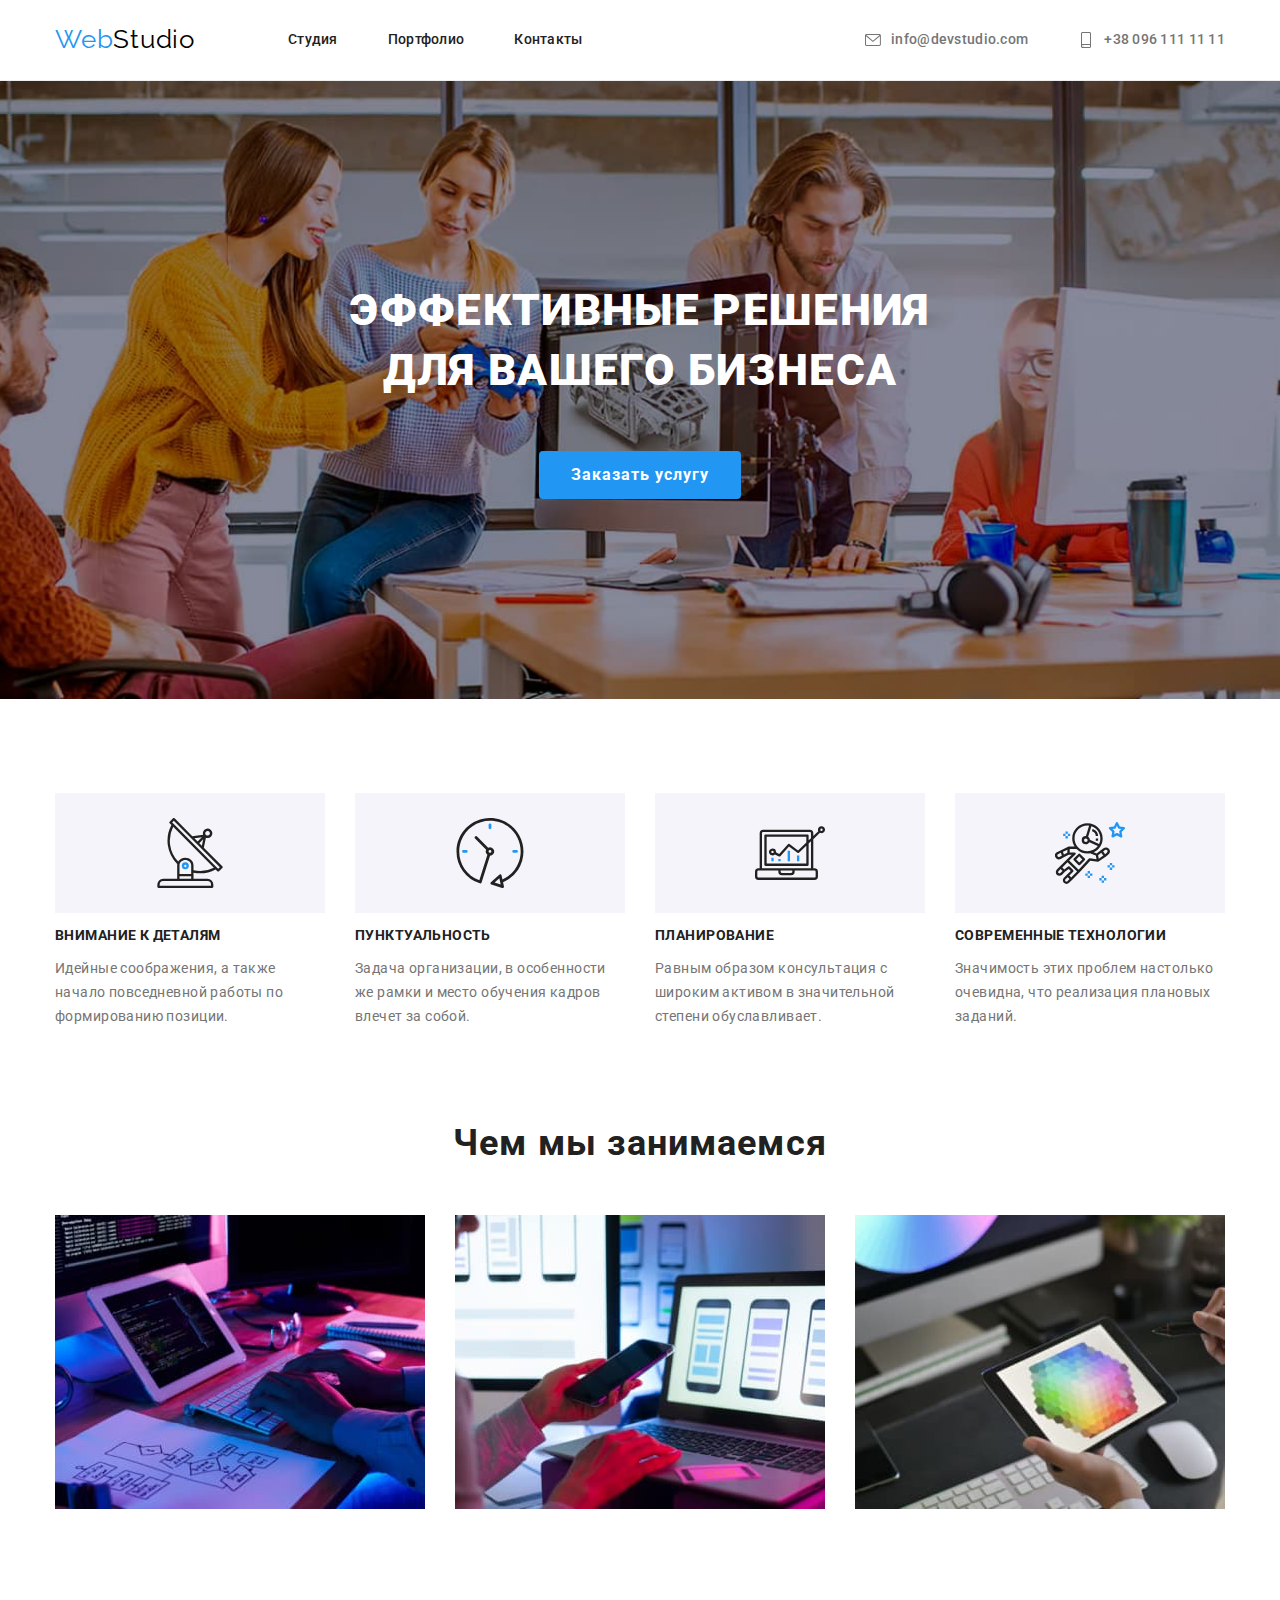
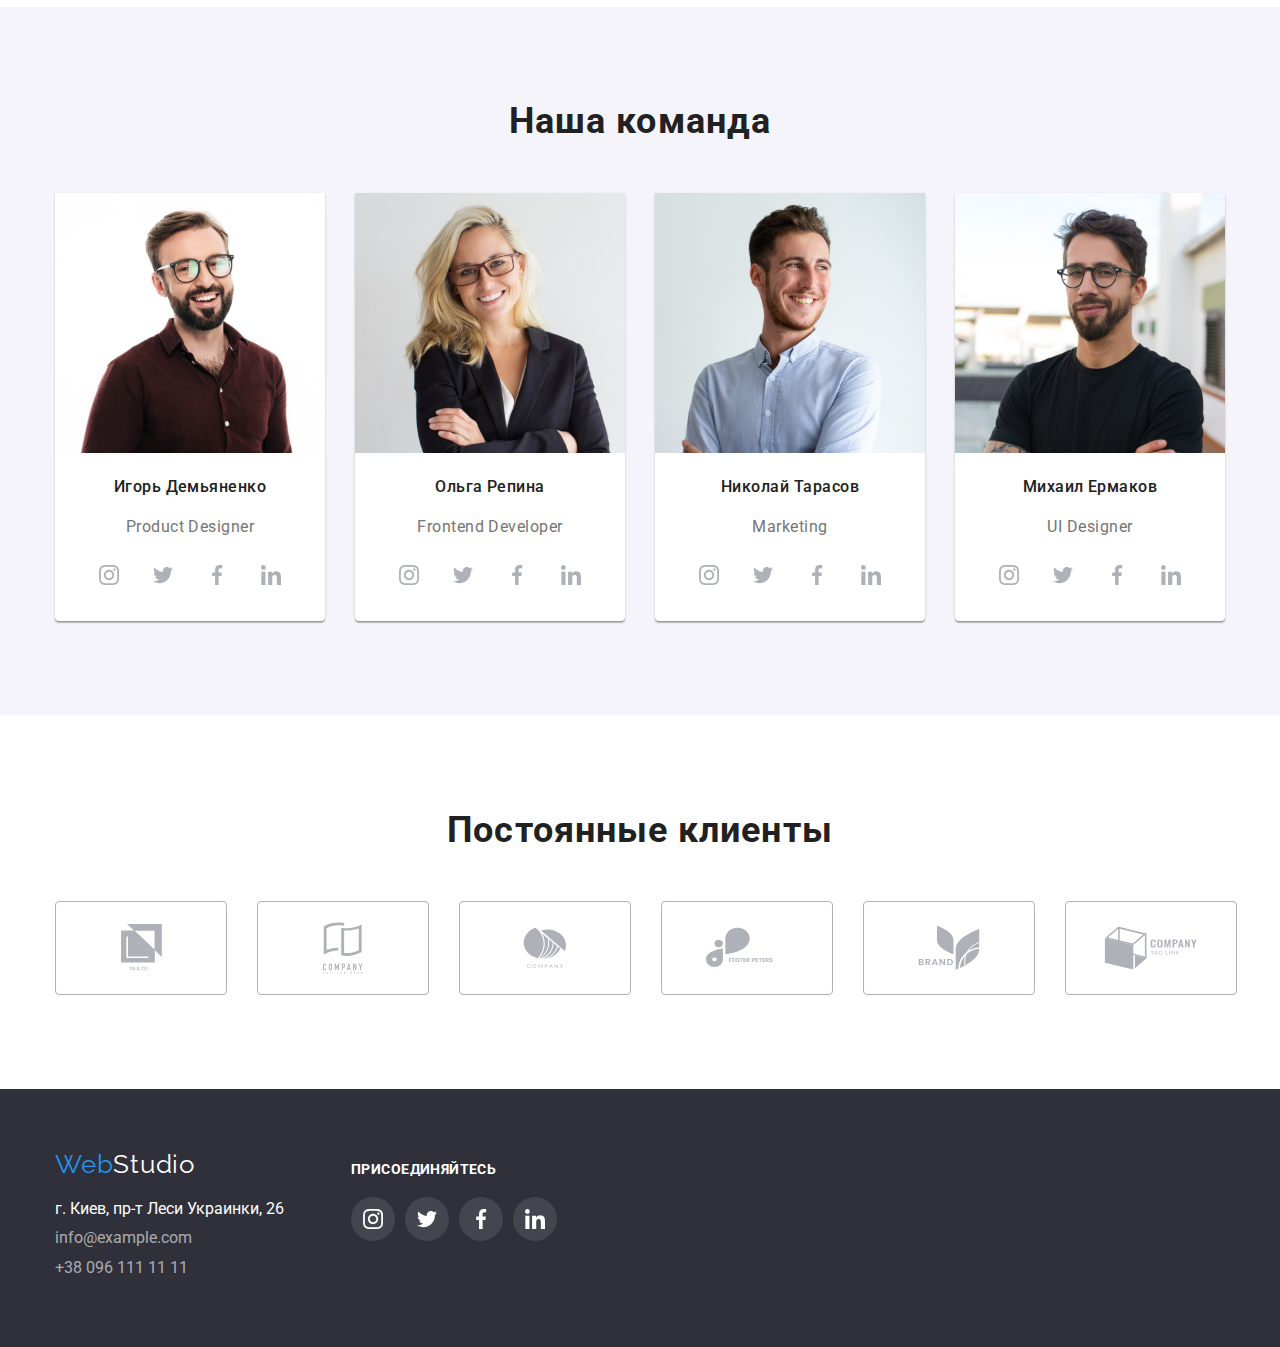
==== index.html @ d3522e0f "Initial commit" ====
<!DOCTYPE html>
<html lang="ru">
<head>
    <meta charset="UTF-8">
    <meta http-equiv="X-UA-Compatible" content="IE=edge">
    <meta name="viewport" content="width=device-width, initial-scale=1.0">
    <title>Document</title>
    <link rel="preconnect" href="https://fonts.googleapis.com">
    <link rel="preconnect" href="https://fonts.gstatic.com" crossorigin>
    <link href="https://fonts.googleapis.com/css2?family=Raleway:wght@700&family=Roboto:wght@400;500;700;900&display=swap" rel="stylesheet">
    <link rel="stylesheet" type="text/css" href="./css/normalize.css" />
    <link rel="stylesheet" href="./css/styles.css">
</head>

<body class="page">
    
    <!-- Хедер -->
    <header class="page-header">
        <div  class="container">
            <nav class="navigation">
                <a href="./index.html" class="logo"><span class="logo-two">Web</span>Studio</a>
                <ul class="site-nav list">
                    <li class="item"><a href="./index.html" class="link">Студия</a></li>
                    <li class="item"><a href="./portfolio.html" class="link">Портфолио</a></li>
                    <li class="item"><a href="" class="link">Контакты</a></li>
                </ul>
            </nav>  
            <ul class="auth-nav list">
                <li><a class="mail" href="mailto:info@devstudio.com">
                    <svg class="contact-icon">
                        <use href="./images/sprite.svg#icon-envelope"></use>
                    </svg>
                    info@devstudio.com
                    </a>
                </li>
                <li><a class="tel" href="tel:+380961111111">
                    <svg class="contact-icon">
                        <use href="./images/sprite.svg#icon-smartphone"></use>
                    </svg>
                    +38 096 111 11 11
                    </a>
                </li>
            </ul>
        </div>
    </header>

    <main>

    <!-- Герой -->
        <section class="hero">
            <h1 class="title">Эффективные решения</br>
                 для вашего бизнеса</h1>
            <button type="button" class="button-order">Заказать услугу</button>
        </section>
    
    <!-- Внимание к деталям и тд -->
        <section class="work">
            <div class="container">
                <ul class="work-card list">
                    <li>
                        <h3 class="title-work">Внимание к деталям</h3>
                        <p class="par">
                            Идейные соображения, а также начало повседневной работы по формированию позиции.
                        </p>
                    </li>
                    <li>
                        <h3 class="title-work">Пунктуальность</h3>
                        <p class="par">
                            Задача организации, в особенности же рамки и место обучения кадров влечет за собой.
                        </p>   
                    </li>
                    <li>
                        <h3 class="title-work">Планирование</h3>
                        <p class="par">
                            Равным образом консультация с широким активом в значительной степени обуславливает.
                        </p>    
                    </li>
                    <li>
                        <h3 class="title-work">Современные технологии</h3>
                        <p class="par">
                            Значимость этих проблем настолько очевидна, что реализация плановых заданий.
                        </p>    
                    </li>
                </ul>
            </div>
        </section>
    
    <!-- Чем мы занимаемся -->
        <section class="our-work">
            <div class="container">
                <h2 class="title">Чем мы занимаемся</h2>
                <ul class="img-work list">
                    <li class="img-card"><img src="./images/computer.jpg" alt="человек использует компьютер" width="370"></li>
                    <li class="img-card"><img src="./images/telefone.jpg" alt="человек держит телефон" width="370"></li>
                    <li class="img-card"><img src="./images/tablet.jpg" alt="человек держит планшет" width="370"></li>
                </ul>
            </div>
        </section>

    <!-- Команда -->
        <section class="team">
            <div class="container">
                <h2 class="title">Наша команда</h2>
                <ul class="our-team list">
                    <li class="our-team-card">
                        <img src="./images/1.jpg" alt="Игорь Демьяненко" width="270">
                        <h3 class="title-cardd">Игорь Демьяненко</h3>
                        <p class="par-card">Product Designer</p>
                        <ul class="team-social list">
                            <li class="team-link">
                                <a href="" class="link-link">
                                    <svg class="link-icon" width="20px" height="20px">
                                        <use href="./images/sprite.svg#icon-instagram"></use>
                                    </svg>
                                </a>
                            </li>
                            <li class="team-link">
                                <a href="" class="link-link">
                                    <svg class="link-icon" width="20px" height="20px">
                                        <use href="./images/sprite.svg#icon-twitter"></use>
                                    </svg>
                                </a>
                            </li>
                            <li class="team-link">
                                <a href="" class="link-link">
                                    <svg class="link-icon" width="20px" height="20px">
                                        <use href="./images/sprite.svg#icon-facebook"></use>
                                    </svg>
                                </a>
                            </li>
                            <li class="team-link">
                                <a href="" class="link-link">
                                    <svg class="link-icon" width="20px" height="20px">
                                        <use href="./images/sprite.svg#icon-linkedin"></use>
                                    </svg>
                                </a>
                            </li>
                        </ul>
                    </li >
                    <li class="our-team-card">
                        <img src="./images/2.jpg" alt="Ольга Репина" width="270">
                        <h3 class="title-cardd">Ольга Репина</h3>
                        <p class="par-card">Frontend Developer</p>
                        <ul class="team-social list">
                            <li class="team-link">
                                <a href="" class="link-link">
                                    <svg class="link-icon" width="20px" height="20px">
                                        <use href="./images/sprite.svg#icon-instagram"></use>
                                    </svg>
                                </a>
                            </li>
                            <li class="team-link">
                                <a href="" class="link-link">
                                    <svg class="link-icon" width="20px" height="20px">
                                        <use href="./images/sprite.svg#icon-twitter"></use>
                                    </svg>
                                </a>
                            </li>
                            <li class="team-link">
                                <a href="" class="link-link">
                                    <svg class="link-icon" width="20px" height="20px">
                                        <use href="./images/sprite.svg#icon-facebook"></use>
                                    </svg>
                                </a>
                            </li>
                            <li class="team-link">
                                <a href="" class="link-link">
                                    <svg class="link-icon" width="20px" height="20px">
                                        <use href="./images/sprite.svg#icon-linkedin"></use>
                                    </svg>
                                </a>
                            </li>
                        </ul>
                    </li>
                    <li class="our-team-card">
                        <img src="./images/3.jpg" alt="Николай Тарасов" width="270">
                        <h3 class="title-cardd">Николай Тарасов</h3>
                        <p class="par-card">Marketing</p>
                        <ul class="team-social list">
                            <li class="team-link">
                                <a href="" class="link-link">
                                    <svg class="link-icon" width="20px" height="20px">
                                        <use href="./images/sprite.svg#icon-instagram"></use>
                                    </svg>
                                </a>
                            </li>
                            <li class="team-link">
                                <a href="" class="link-link">
                                    <svg class="link-icon" width="20px" height="20px">
                                        <use href="./images/sprite.svg#icon-twitter"></use>
                                    </svg>
                                </a>
                            </li>
                            <li class="team-link">
                                <a href="" class="link-link">
                                    <svg class="link-icon" width="20px" height="20px">
                                        <use href="./images/sprite.svg#icon-facebook"></use>
                                    </svg>
                                </a>
                            </li>
                            <li class="team-link">
                                <a href="" class="link-link">
                                    <svg class="link-icon" width="20px" height="20px">
                                        <use href="./images/sprite.svg#icon-linkedin"></use>
                                    </svg>
                                </a>
                            </li>
                        </ul>
                    </li>
                    <li class="our-team-card">
                        <img src="./images/4.jpg" alt="Михаил Ермаков" width="270">
                        <h3 class="title-cardd">Михаил Ермаков</h3>
                        <p class="par-card">UI Designer</p>
                        <ul class="team-social list">
                            <li class="team-link">
                                <a href="" class="link-link">
                                    <svg class="link-icon" width="20px" height="20px">
                                        <use href="./images/sprite.svg#icon-instagram"></use>
                                    </svg>
                                </a>
                            </li>
                            <li class="team-link">
                                <a href="" class="link-link">
                                    <svg class="link-icon" width="20px" height="20px">
                                        <use href="./images/sprite.svg#icon-twitter"></use>
                                    </svg>
                                </a>
                            </li>
                            <li class="team-link">
                                <a href="" class="link-link">
                                    <svg class="link-icon" width="20px" height="20px">
                                        <use href="./images/sprite.svg#icon-facebook"></use>
                                    </svg>
                                </a>
                            </li>
                            <li class="team-link">
                                <a href="" class="link-link">
                                    <svg class="link-icon" width="20px" height="20px">
                                        <use href="./images/sprite.svg#icon-linkedin"></use>
                                    </svg>
                                </a>
                            </li>
                        </ul>
                    </li>
                </ul>
            </div>
        </section>
    
    <!-- Постоянные клиенты -->
        <section class="client-section">
           <div class="container">
               <h2 class="client-title">Постоянные клиенты</h2>
                <ul class="client list">
                    <li class="client-link">
                        <a href="" class="social-link">
                            <svg class="social-icon" width="41px" height="46.7px">
                                <use href="./images/sprite.svg#icon-client1"></use>
                            </svg>
                        </a>
                    </li>
                    <li class="client-link">
                        <a href="" class="social-link">
                            <svg class="social-icon" width="40px" height="52px">
                                <use href="./images/sprite.svg#icon-client2"></use>
                            </svg>
                        </a>
                    </li>
                    <li class="client-link">
                        <a href="" class="social-link">
                            <svg class="social-icon" width="43.46px" height="41.18px">
                                <use href="./images/sprite.svg#icon-client3"></use>
                            </svg>
                        </a>
                    </li>
                    <li class="client-link">
                        <a href="" class="social-link">
                            <svg class="social-icon" width="84.44px" height="40.62px">
                                <use href="./images/sprite.svg#icon-client4"></use>
                            </svg>
                        </a>
                    </li>
                    <li class="client-link">
                        <a href="" class="social-link">
                            <svg class="social-icon" width="62.54px" height="45.43px">
                                <use href="./images/sprite.svg#icon-client5"></use>
                            </svg>
                        </a>
                    </li>
                    <li class="client-link">
                        <a href="" class="social-link">
                            <svg class="social-icon" width="93.79px" height="43.93px">
                                <use href="./images/sprite.svg#icon-client6"></use>
                            </svg>
                        </a>
                    </li>
                </ul>
           </div>
        </section>
    </main>

    <footer class="footer">   
        <div class="container">
                <div class="footer-flex">
                    <a href="./index.html" class="logo-footerr"><span class="logo-twofooter">Web</span>Studio</a>
                    <address>  
                        <ul class="list footer-nav">
                            <li class="map-par"> г. Киев, пр-т Леси Украинки, 26</li>
                            <li><a class="footer-par list" href="mailto:info@devstudio.com">info@example.com</a></li>
                            <li><a class="footer-par list" href="tel:+380961111111">+38 096 111 11 11</a></li>
                        </ul> 
                    </address>
                </div>
                <div class="footer-link">
                    <h3 class="footer-title-icon">Присоединяйтесь</h3>
                    <ul class="team-social list">
                        <li class="team-link">
                            <a href="" class="link-link-footer">
                                <svg class="link-icon-footer" width="20px" height="20px">
                                    <use href="./images/sprite.svg#icon-instagram"></use>
                                </svg>
                            </a>
                        </li>
                        <li class="team-link">
                            <a href="" class="link-link-footer">
                                <svg class="link-icon-footer" width="20px" height="20px">
                                    <use href="./images/sprite.svg#icon-twitter"></use>
                                </svg>
                            </a>
                        </li>
                        <li class="team-link">
                            <a href="" class="link-link-footer">
                                <svg class="link-icon-footer" width="20px" height="20px">
                                    <use href="./images/sprite.svg#icon-facebook"></use>
                                </svg>
                            </a>
                        </li>
                        <li class="team-link">
                            <a href="" class="link-link-footer">
                                <svg class="link-icon-footer" width="20px" height="20px">
                                    <use href="./images/sprite.svg#icon-linkedin"></use>
                                </svg>
                            </a>
                        </li>
                    </ul>
                </div>
        </div>     
    </footer>
</body>
</html>
---- css/styles.css ----
:root {
    --primary-text-color: #757575;
    --title-text-color: #212121;
    --primary-white-color: #FFFFFF;
    --accent-color: #2196F3;
    --bgc-button-color: #F5F4FA;
}

.list {
    list-style: none;
    text-decoration: none;
    margin: 0;
    padding: 0; 
}

.container {
    display: flex;
    margin-left: auto;
    margin-right: auto;
    width: 1200px;
    padding-left: 15px;
    padding-right: 15px;
    flex-wrap: wrap;
    box-sizing: border-box;
}

.page-header {
    border-style: solid;
    border-left: 0;
    border-right: 0;
    border-top: 0;
    border-width: 1px;
    border-color: #EEEEEE;
}

.portfolio {
    padding-top: 94px;
    padding-bottom: 94px;
}

.container-work {
    display: flex;
    width: 1200px;
    align-items: center;
    margin: auto;
    padding: auto;

    justify-content: space-around;
}

.container-work .title {
    margin-bottom: 50px;
}

.conteiner-card {
    width: 1200px;
    margin-left: auto;
    margin-right: auto;
    padding-left: 15px;    
    padding-right: 15px; 
    padding-top: 94px;
    padding-bottom: 94px;
}

.xrp {
    display: flex;
    width: 1200px;
    flex-wrap: wrap;
    margin-left: auto;
    margin-right: auto;
    padding-left: auto;    
    padding-right: auto; 
    justify-content: center;
}



.card-element {
    width: 370px;
    margin-right: 30px;
    margin-bottom: 30px;
}

.card-element:nth-child(3n){
    margin-right: 0;
}

.card-element:hover,
.card-element:focus {
    box-shadow: 0px 1px 1px rgba(0, 0, 0, 0.12), 0px 4px 4px rgba(0, 0, 0, 0.06), 1px 4px 6px rgba(0, 0, 0, 0.16);
}

.project .site-card {
    width: 380px;
    background-color: darkgoldenrod;
    margin: 0;
    padding: 0;
}
.project .site-card {
    margin: 0;
    padding: 0;
}

.logo {

    font-family: raleway, sans-serif;
    text-decoration: none;
    font-size: 26px;
    line-height: 1.2;
    letter-spacing: 0.03em;
    color: #000000;
    margin-right: 93px;
}

.navigation a {
    display: flex;
    align-items: center;
}

.logo .logo-two {
    color: var(--accent-color);
}

.logo-footer {
    display: inline-block;
    font-family: raleway, sans-serif;
    text-decoration: none;
    font-size: 26px;
    line-height: 1.2;
    letter-spacing: 0.03em;
    color: #000000;
    margin-bottom: 20px;
}

.logo-footerr {
    display: flex;
    font-family: raleway, sans-serif;
    text-decoration: none;
    font-size: 26px;
    line-height: 1.2;
    letter-spacing: 0.03em;
    color: var(--primary-white-color);
    margin-bottom: 20px;
    margin-right: 156px; 
}

.logo-twofooter {
    color: var(--accent-color)
}

.page {
    font-family: roboto, sans-serif;
    background-color: var(--primary-white-color);
    color: var(--primary-text-color);
    margin: 0;
    padding: 0;
}

.navigation {
    display: flex;
}

.site-nav {
    display: flex;
    margin: 0;
    padding: 0;    
}

.site-nav .link {
    display: block;
    color: var(--title-text-color);
    text-decoration: none;
    font-weight: 500;
    font-size: 14px;
    line-height: 1.14;
    letter-spacing: 0.02em;
    padding-top: 32px; 
    padding-bottom: 32px;
}

.site-nav .item {
    margin-right: 50px;
}

.site-nav .item:last-child {
    margin-right: 0;    
}

.site-nav .link:hover,
.site-nav .link:focus {
    color: var(--accent-color);
}

.auth-nav {
    display: flex;
    margin: 0;
    padding: 0;
    margin-left: auto;
    align-items: center;
    justify-content: center;
}

.auth-nav li{
    margin-left: 50px;
}

.auth-nav li:first-child {
    margin: 0;
}

.auth-nav .mail, 
.auth-nav .tel {
    display: flex;
    color: var(--primary-text-color);
    text-decoration: none;
    font-weight: 500;
    font-size: 14px;
    line-height: 1.14;
    letter-spacing: 0.02em;
}

.auth-nav .mail:hover,
.auth-nav .tel:hover,
.auth-nav .mail:focus,
.auth-nav .tel:focus {
    color:var(--accent-color);
}

.contact-icon {
    display: inline-flex;
    margin-right: 10px;
    width: 16px;    
    height: 16px;
    fill: var(--primary-text-color);
    align-items: center;
    justify-content: center;
}

.mail:hover .contact-icon,
.mail:focus .contact-icon,
.tel:hover .contact-icon,
.tel:hover .contact-icon {
    fill: var(--accent-color);
}

.list .accent-color {
    color: var(--primary-text-color);
}

.filter-card {
    margin-bottom: 34px;
}

.filter-card .button-filter {
    display: flex;
    width: 1200px;
    margin: auto;
    padding: auto;
    justify-content: center;
}

.button-filter {
    display: flex;
    width: 1200px;
    margin-left: auto;
    margin-right: auto;
    justify-content: center;
    padding: 0;
    margin-top: 0;
    margin-bottom: 50px;
}

.button-filter li {
    margin-left: 8px;
}

.button-filter li:first-child {
    margin: 0;
}

.hero {
    text-align: center; 
    padding-top: 200px;
    padding-bottom: 200px; 
    background-image: url(../images/hero.jpg);
    background-repeat: no-repeat;
    background-position: center;
    background-size: cover;
}

.hero .title {
    color: var(--primary-white-color);
    font-weight: 900;
    font-size: 44px;
    line-height: 1.36;
    text-transform: uppercase;
    text-align: center;
    margin-left: auto;
    margin-right: auto;
} 

.work .title {
    color: var(--title-text-color);
    font-size: 14px;
    line-height: 1.14;
    text-transform: uppercase;
}

.work {
    padding-top: 94px;
}

.container-features {
    padding-top: 94px;
    padding-bottom: 94px;
    padding-right: 15px;
    padding-left: 15px;
}

.work-card {
    display: flex;
    margin-left: auto;
    margin-right: auto;
    width: 1200px;
}

.work-card li {
    width: 270px;
    margin-left: 30px;
}

.work-card li:first-child {
    margin-left: 0;
}

.work-card li::before {
    content: "";
    display: block;
    background-color: #F5F4FA;
    height: 120px;
    background-repeat: no-repeat;
    background-position: center;
}

.work-card li:nth-child(1)::before {
    background-image: url(../images/Group1.svg);
}

.work-card li:nth-child(2)::before {
    background-image: url(../images/clock\ 1.svg);
}

.work-card li:nth-child(3)::before {
    background-image: url(../images/diagram\ 1.svg);
}

.work-card li:nth-child(4)::before {
    background-image: url(../images/astronaut\ 1.svg);
}

.container .img-work {
    display: flex;
    align-items: center;
}

.img-work .img-card {
    justify-content: center;
    margin-left: 30px;
}

.img-work .img-card:first-child {
    margin-left: 0;
}

.team .title {
    color: var(--title-text-color);
    font-size: 36px;
    line-height: 1.16;
    margin-bottom: 50px;
}

.team {
    padding-top: 94px;
    padding-bottom: 94px;
    background-color: #F5F4FA;
}

.our-team {
    display: flex;
    width: 1200px;
    margin: auto;
    padding: auto;
    justify-content:space-between;
}

.our-team .our-team-card {
    height: 428px;
    width: 270px;
    background-color: #fff;
    box-shadow: 0px 1px 3px rgba(0, 0, 0, 0.12), 0px 1px 1px rgba(0, 0, 0, 0.14), 0px 2px 1px rgba(0, 0, 0, 0.2);
    border-radius: 0px 0px 4px 4px;

}

.our-work {
    padding-top: 94px;
    padding-bottom: 94px;
}

.title-work {
    color: var(--title-text-color);
    margin-right: auto;
    font-family: Roboto;
    font-style: normal;
    font-weight: bold;
    font-size: 14px;
    line-height: 16px;
    letter-spacing: 0.03em;
    text-transform: uppercase;
}

.title {
    color: var(--title-text-color);
    font-size: 36px;
    line-height: 1.16;
    letter-spacing: 0.03em;
    margin-top: 0;
    margin-bottom: 50px;
    text-align: center;
    margin-left: auto;
    margin-right: auto;
}

.list .title {
    font-size: 14px;
    line-height: 1.14;
    letter-spacing: 0.03em;
    margin-bottom: 10px;
    padding: 0;
}

.project .title-card {
    font-weight: bold;
    font-size: 18px;
    line-height: 2;
    letter-spacing: 0.06em;
    color: var(--title-text-color);
}

.title-cardd {
    color: var(--title-text-color);
    font-family: Roboto;
    font-style: normal;
    font-weight: 500;
    font-size: 16px;
    line-height: 1.8;
    text-align: center;
    letter-spacing: 0.03em;
}

.par-card {
    font-family: Roboto;
    font-style: normal;
    font-weight: normal;
    font-size: 16px;
    line-height: 2;
    text-align: center;
    letter-spacing: 0.03em;
}

.card {
    padding:20px 24px;
    border-style: solid;
    border-color: #EEEEEE;
    border-width: 1px;
}

.xrp .title-card {
    color: var(--title-text-color);
    font-weight: 500;
    font-weight: bold;
    font-size: 16px;
    line-height: 1.18; 
    margin: 0;
    margin-bottom: 4px;
}

.xrp {
    padding: 0;
    margin-top: 0;
    margin-bottom: 0;
}

.client-section {
    padding-bottom: 94px;
    padding-top: 94px;
}

.client {
    display: flex;
    margin-left: auto;
    margin-right: auto;
}

.social-icon {
    fill: #AFB1B8;
    display: block;
}

.team-social {
    display: flex;
    justify-content: space-between;
    width: 206px;
    height: 44px;
    margin-left: auto;
    margin-right: auto;
}

.team-link {
    width: 44px;
    height: 44px;
}

.client-link {
    margin-left: 30px;
}

.social-link:focus,
.social-link:hover {
    border-color: var(--accent-color);
}

.social-link:focus .social-icon,
.social-link:hover .social-icon {
    fill: var(--accent-color);
}

.link-icon {
    fill: #AFB1B8;
}

.link-link {
    width: 100%;
    height: 100%;
    display: flex;
    align-items: center;
    justify-content: center;
    border-radius: 50%;
    background-color: var(--primary-white-color);
}

.link-link:focus,
.link-link:hover {
    background-color: var(--accent-color);
}

.link-link:focus .link-icon,
.link-link:hover .link-icon {
    fill: var(--primary-white-color);
}

.social-link {
    display: flex;
    width: 170px;
    height: 92px;
    border-style: solid;
    border-color: #AFB1B8;
    border-width: 1px;
    border-radius: 4px;
    background-repeat: no-repeat;
    background-position: center;
    align-items: center;
    justify-content: center;
}

.client-link:first-child {
    margin-left: 0;
}

.client-title {
    color: var(--title-text-color);
    margin-top: 0;
    margin-bottom: 50px;
    font-family: Roboto;
    font-style: normal;
    font-weight: bold;
    font-size: 36px;
    line-height: 42px;
    text-align: center;
    letter-spacing: 0.03em;
    margin-left: auto;
    margin-right: auto;
}

.par {
    font-size: 14px;
    line-height: 1.7;
    letter-spacing: 0.03em;
    font-style: normal;
    margin: 0;
    padding: 0;
}

.footer-par {
    color: rgba(255, 255, 255, 0.6);
    font-style: normal;
    display: inline-block;
    margin-bottom: 9px;
    line-height: 21px;
}

.map-par {
    color: var(--primary-white-color);
    font-style: normal;
    margin-bottom: 9px;
}

.p-card {
    color: var(--primary-text-color);
    font-size: 16px;
    line-height: 1.8;
    letter-spacing: 0.03em;
    margin: 0;
}

.list .par-card {
    font-size: 16px;
    line-height: 1.18;
}

.footer {
    background-color: #2F303A;
    padding-top: 60px;
    padding-bottom: 60px;
}

.footer-nav {
    display: flex;
    flex-wrap: wrap;

}

.footer-nav a:hover,
.footer-nav a:focus {
    color: var(--accent-color);
}

.footer-link {
    display: flex;
    width: 206px;
    height: 80px;
    flex-wrap: wrap;
    margin-top: 12px;
    margin-right: auto;
    order: ;
}


.footer-list {
    display: flex;
}

address {
    width: 233px;
}

.footer-title-icon {
    color: var(--primary-white-color);
    font-style: normal;
    font-weight: bold;
    font-size: 14px;
    line-height: 16px;
    letter-spacing: 0.03em;
    text-transform: uppercase;
    margin: 0;
    margin-bottom: 20px;
}

.link-link-footer {
    width: 100%;
    height: 100%;
    display: flex;
    align-items: center;
    justify-content: center;
    border-radius: 50%;
    background-color: rgba(255, 255, 255, 0.1);
}

.link-link-footer:focus,
.link-link-footer:hover {
    background-color: var(--accent-color);
}

.link-icon-footer {
    fill: #FFFFFF;
}

.button-filter button {
    display: block;
    color:var(--title-text-color);
    background-color: var(--bgc-button-color);
    font-family: Roboto;
    font-style: normal;
    font-weight: bold;
    font-size: 16px;
    line-height: 1.8;
    display: flex;
    align-items: center;
    text-align: center;
    letter-spacing: 0.06em;
    border-radius: 4px;
    padding: 6px 22px;
    border-style: none;
    margin: 0 auto;
}

.button-filter button:hover, 
button:focus {
    color: var(--primary-white-color);
    background-color: var(--accent-color);
    cursor: pointer;
    box-shadow: 0px 3px 1px rgba(0, 0, 0, 0.1), 0px 1px 2px rgba(0, 0, 0, 0.08), 0px 2px 2px rgba(0, 0, 0, 0.12);
}

.hero .button-order {
    display: block;
    color:var(--primary-white-color);
    background-color: var(--accent-color);
    font-family: Roboto;
    font-style: normal;
    font-weight: bold;
    font-size: 16px;
    line-height: 1.8;
    display: flex;
    align-items: center;
    text-align: center;
    letter-spacing: 0.06em;
    border-radius: 4px;
    padding: 10px 32px;
    border-style: none;
    margin: 0 auto;
}

.button-order:focus,
.button-order:hover {
    box-shadow: 0px 4px 4px rgba(0, 0, 0, 0.15);
}
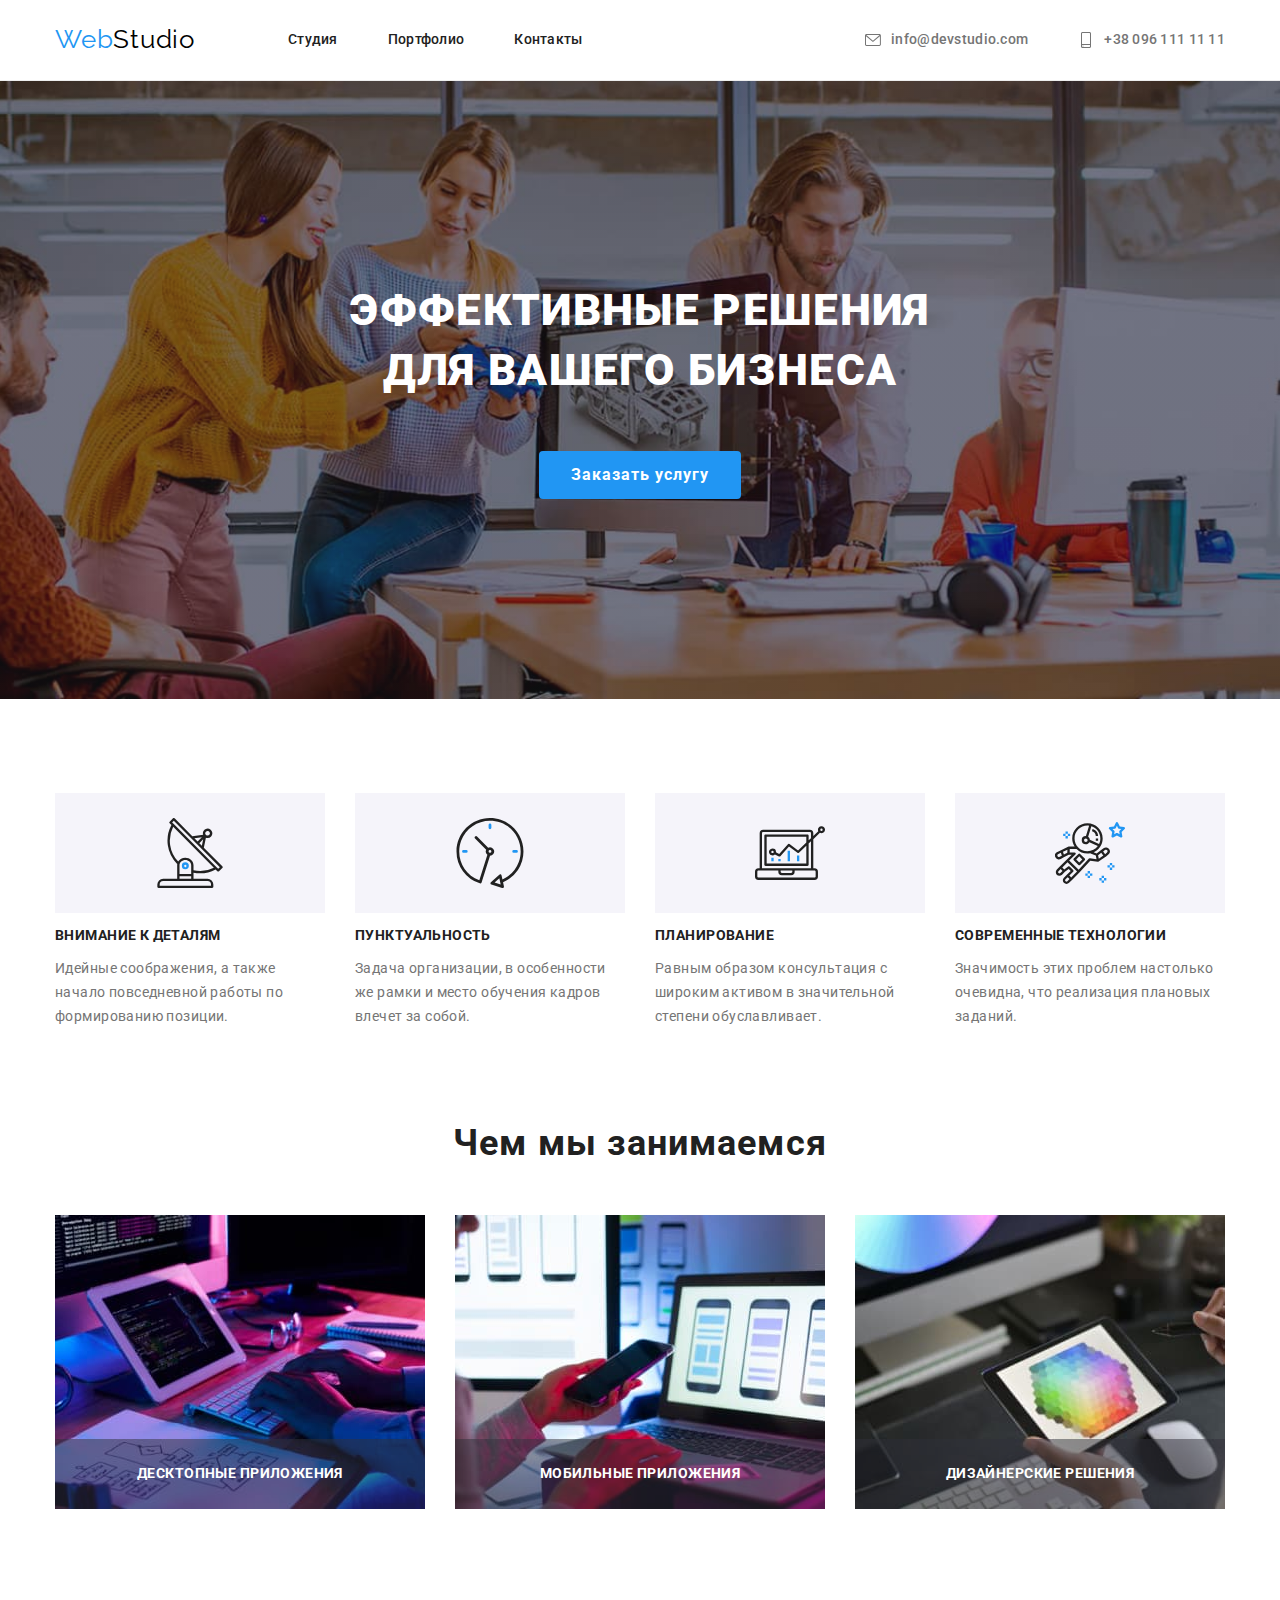
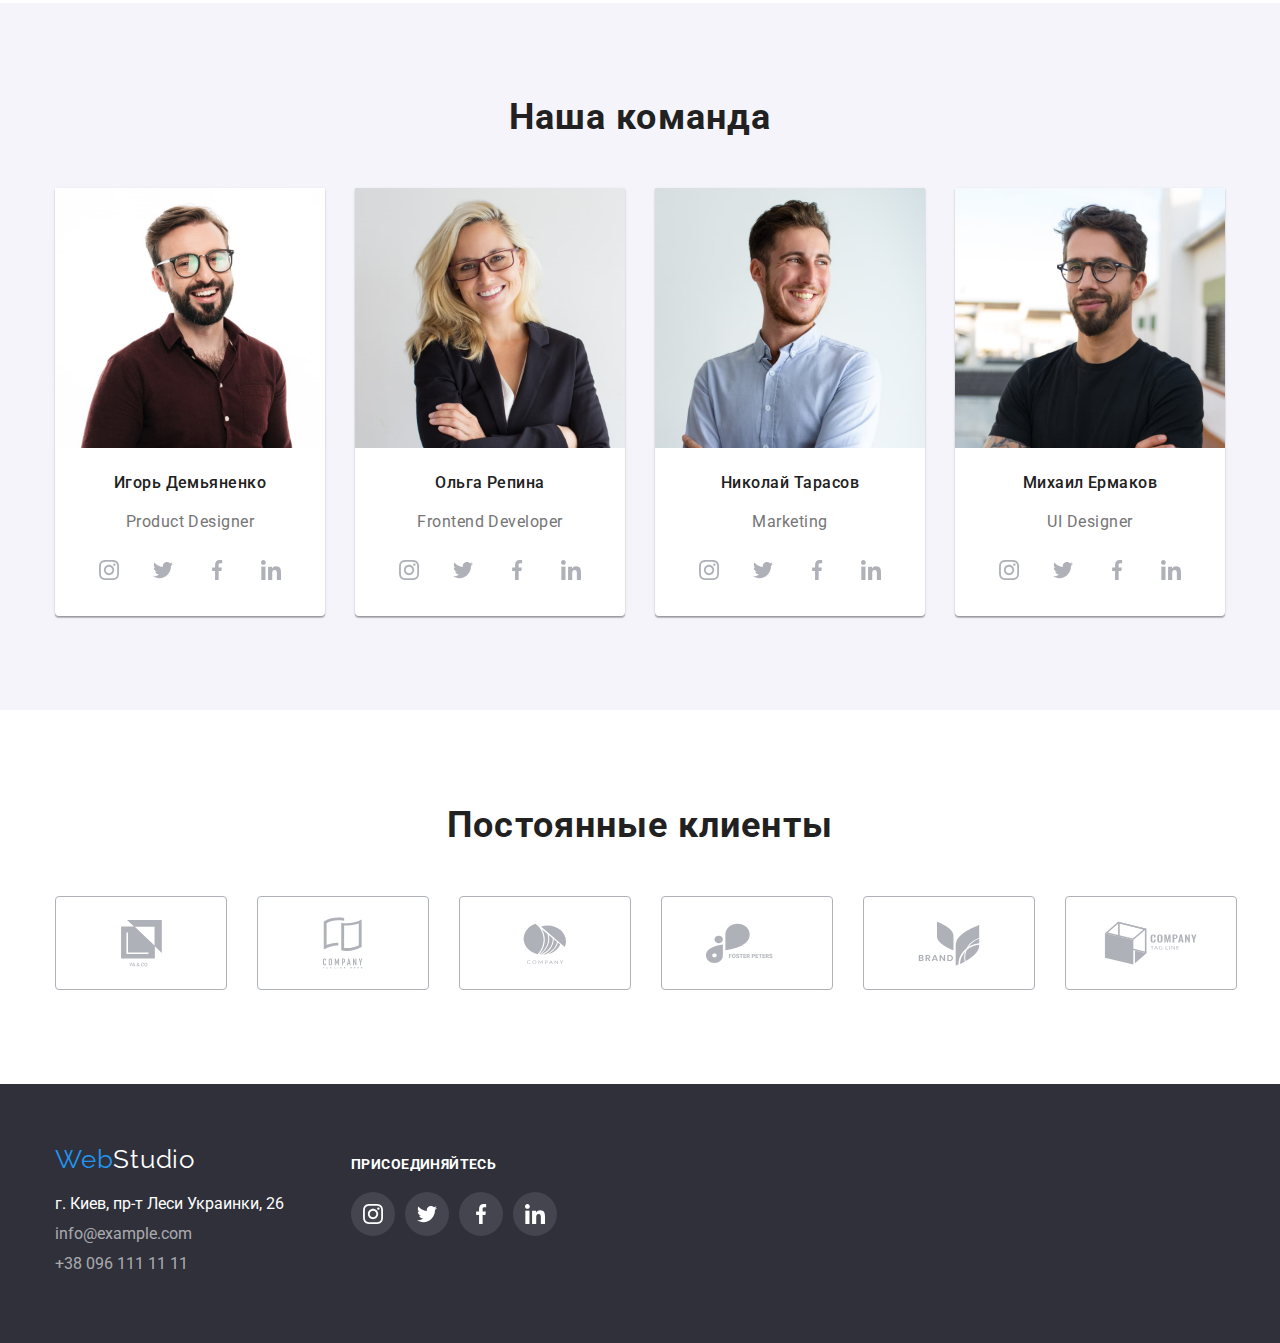
==== commit d7b4e033: "hw5" ====
--- a/index.html
+++ b/index.html
@@ -90,9 +90,24 @@
             <div class="container">
                 <h2 class="title">Чем мы занимаемся</h2>
                 <ul class="img-work list">
-                    <li class="img-card"><img src="./images/computer.jpg" alt="человек использует компьютер" width="370"></li>
-                    <li class="img-card"><img src="./images/telefone.jpg" alt="человек держит телефон" width="370"></li>
-                    <li class="img-card"><img src="./images/tablet.jpg" alt="человек держит планшет" width="370"></li>
+                    <li class="img-card">
+                            <div class="work-image-card">
+                                <img src="./images/computer.jpg" alt="человек использует компьютер" width="370">
+                                <div class="work-title-card">Десктопные приложения</div>
+                            </div>
+                    </li>
+                    <li class="img-card">
+                        <div class="work-image-card">
+                            <img src="./images/telefone.jpg" alt="человек держит телефон" width="370">
+                            <div class="work-title-card">Мобильные приложения</div>
+                        </div>
+                    </li>
+                    <li class="img-card">
+                        <div class="work-image-card">
+                            <img src="./images/tablet.jpg" alt="человек держит планшет" width="370">
+                            <div class="work-title-card">Дизайнерские решения</div>
+                        </div>
+                    </li>
                 </ul>
             </div>
         </section>
--- a/css/styles.css
+++ b/css/styles.css
@@ -282,7 +282,8 @@
     text-align: center; 
     padding-top: 200px;
     padding-bottom: 200px; 
-    background-image: url(../images/hero.jpg);
+    background-image:  linear-gradient(to left, #2F303A40, #2F303A40), url(../images/hero.jpg);
+    position: relative;
     background-repeat: no-repeat;
     background-position: center;
     background-size: cover;
@@ -310,6 +311,79 @@
     padding-top: 94px;
 }
 
+.work-image-card img {
+    display: block;
+}
+
+.work-image-card {
+    position: relative;
+}
+
+.work-title-card {
+    display: flex;
+    position: absolute;
+    bottom: 0;
+    left: 0;
+    justify-content: center;
+    align-items: center;
+    color: #FFFFFF;
+    font-weight: bold;
+    font-size: 14px;
+    line-height: 1.14;
+    text-align: center;
+    letter-spacing: 0.03em;
+    text-transform: uppercase;
+    width: 370px;
+    height: 70px;
+    background-color: #2F303A80;
+}
+
+.text-product {
+    display: flex;
+    position: absolute;
+    top: 50%;
+    left: 50%;
+    transform: translate(-50%, -50%);
+
+    width: 322px;
+    height: 168px;
+    margin: 0;
+    align-items: center;
+    justify-content: center;
+    font-style: normal;
+    font-weight: normal;
+    font-size: 18px;
+    line-height: 28px;
+    letter-spacing: 0.03em;
+    color: #FFFFFF;
+    opacity: 0;
+}
+
+.product:hover .text-product {
+    opacity: 1;
+}
+
+.product-ection {
+    position: relative;
+}
+
+.product-ection::before {
+    display: inline-block;
+    content: "";
+    width: 100%;
+    height: 100%;
+    background: rgba(33, 150, 243, 0.9);
+    position: absolute;
+    top: 0;
+    left: 0;
+    opacity: 0;
+}
+
+.product:hover .product-ection::before,
+.product:focus .product-ection::before {
+    opacity: 1;
+}
+
 .container-features {
     padding-top: 94px;
     padding-bottom: 94px;
@@ -361,15 +435,21 @@
 .container .img-work {
     display: flex;
     align-items: center;
+    
 }
 
 .img-work .img-card {
     justify-content: center;
     margin-left: 30px;
+
 }
 
 .img-work .img-card:first-child {
     margin-left: 0;
+}
+
+.image-card {
+    display: block;
 }
 
 .team .title {
@@ -473,6 +553,7 @@
     border-style: solid;
     border-color: #EEEEEE;
     border-width: 1px;
+    border-top: 0;
 }
 
 .xrp .title-card {
@@ -652,7 +733,6 @@
     flex-wrap: wrap;
     margin-top: 12px;
     margin-right: auto;
-    order: ;
 }
 
 
@@ -701,7 +781,7 @@
     background-color: var(--bgc-button-color);
     font-family: Roboto;
     font-style: normal;
-    font-weight: bold;
+    font-weight: 500;
     font-size: 16px;
     line-height: 1.8;
     display: flex;
